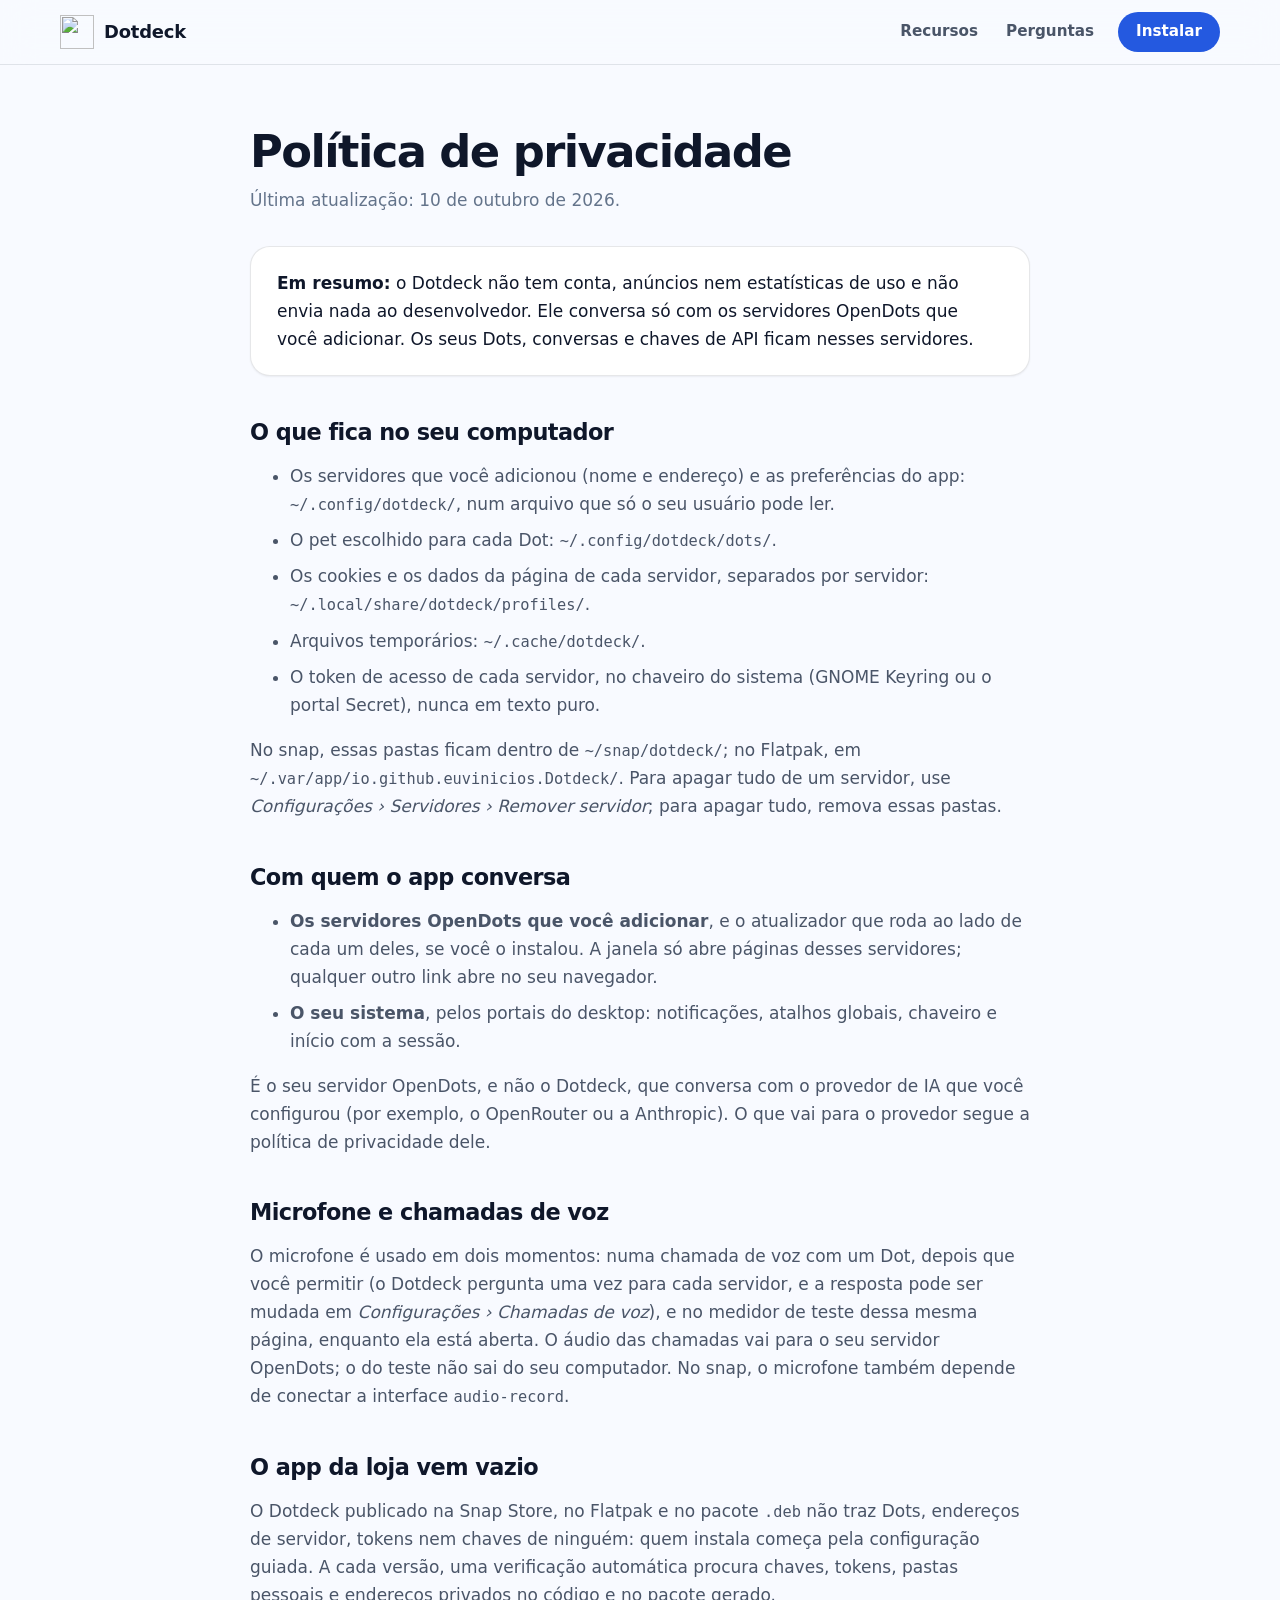
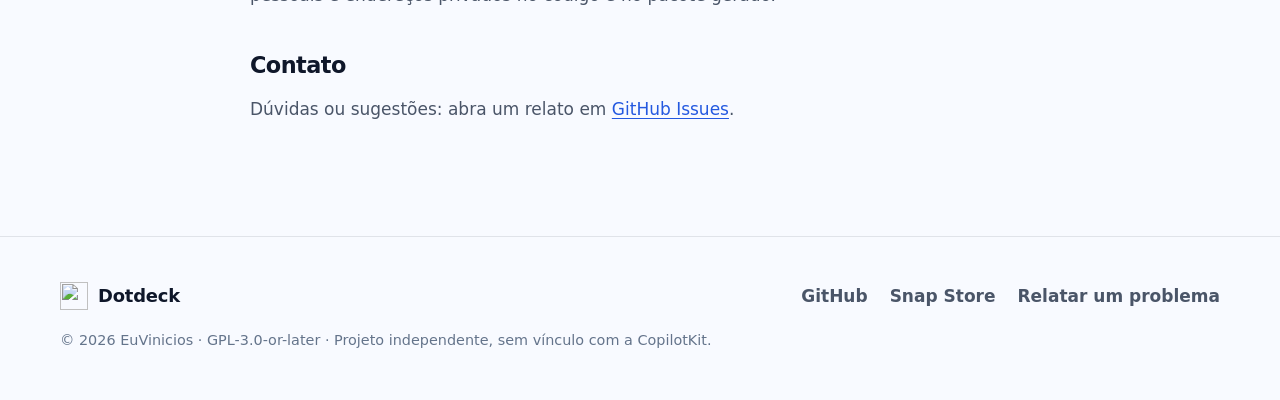
==== website/privacidade.html @ c9f199fd "feat(site): site oficial do Dotdeck no GitHub Pages website/ (index.html, privacidade.html, assets/s" ====
<!doctype html>
<html lang="pt-BR">
<head>
  <meta charset="utf-8">
  <meta name="viewport" content="width=device-width, initial-scale=1">
  <title>Privacidade · Dotdeck</title>
  <meta name="description" content="Como o Dotdeck trata os seus dados: sem conta, sem anúncios, sem estatísticas de uso e sem nada dos outros no app da loja.">
  <meta name="color-scheme" content="light dark">
  <meta name="theme-color" content="#f8faff" media="(prefers-color-scheme: light)">
  <meta name="theme-color" content="#0a0f1d" media="(prefers-color-scheme: dark)">
  <link rel="canonical" href="https://euvinicios.github.io/Dotdeck/privacidade.html">
  <link rel="icon" href="assets/icon-64.png" type="image/png" sizes="64x64">
  <link rel="apple-touch-icon" href="assets/icon-256.png">
  <meta property="og:type" content="article">
  <meta property="og:site_name" content="Dotdeck">
  <meta property="og:locale" content="pt_BR">
  <meta property="og:url" content="https://euvinicios.github.io/Dotdeck/privacidade.html">
  <meta property="og:title" content="Privacidade · Dotdeck">
  <meta property="og:description" content="Sem conta, sem anúncios e sem estatísticas de uso. Os seus Dots e as suas chaves ficam no seu servidor.">
  <meta property="og:image" content="https://euvinicios.github.io/Dotdeck/assets/social-card.png">
  <meta name="twitter:card" content="summary_large_image">
  <link rel="stylesheet" href="assets/style.css">
</head>
<body>
  <a class="skip" href="#conteudo">Pular para o conteúdo</a>

  <header class="topbar">
    <nav class="wrap nav" aria-label="Principal">
      <a class="brand" href="./" aria-label="Dotdeck, página inicial">
        <img src="assets/icon-64.png" alt="" width="34" height="34">
        <span>Dotdeck</span>
      </a>
      <ul class="links">
        <li><a href="./#recursos">Recursos</a></li>
        <li><a href="./#perguntas">Perguntas</a></li>
        <li><a class="button small" href="./#instalar">Instalar</a></li>
      </ul>
    </nav>
  </header>

  <main id="conteudo" class="article">
    <div class="narrow">
      <h1>Política de privacidade</h1>
      <p class="updated">Última atualização: 10 de outubro de 2026.</p>

      <div class="summary">
        <p>
          <strong>Em resumo:</strong> o Dotdeck não tem conta, anúncios nem estatísticas de uso
          e não envia nada ao desenvolvedor. Ele conversa só com os servidores OpenDots que
          você adicionar. Os seus Dots, conversas e chaves de API ficam nesses servidores.
        </p>
      </div>

      <h2>O que fica no seu computador</h2>
      <ul>
        <li>Os servidores que você adicionou (nome e endereço) e as preferências do app: <code>~/.config/dotdeck/</code>, num arquivo que só o seu usuário pode ler.</li>
        <li>O pet escolhido para cada Dot: <code>~/.config/dotdeck/dots/</code>.</li>
        <li>Os cookies e os dados da página de cada servidor, separados por servidor: <code>~/.local/share/dotdeck/profiles/</code>.</li>
        <li>Arquivos temporários: <code>~/.cache/dotdeck/</code>.</li>
        <li>O token de acesso de cada servidor, no chaveiro do sistema (GNOME Keyring ou o portal Secret), nunca em texto puro.</li>
      </ul>
      <p>
        No snap, essas pastas ficam dentro de <code>~/snap/dotdeck/</code>; no Flatpak, em
        <code>~/.var/app/io.github.euvinicios.Dotdeck/</code>. Para apagar tudo de um servidor, use
        <em>Configurações › Servidores › Remover servidor</em>; para apagar tudo, remova essas pastas.
      </p>

      <h2>Com quem o app conversa</h2>
      <ul>
        <li><strong>Os servidores OpenDots que você adicionar</strong>, e o atualizador que roda ao lado de cada um deles, se você o instalou. A janela só abre páginas desses servidores; qualquer outro link abre no seu navegador.</li>
        <li><strong>O seu sistema</strong>, pelos portais do desktop: notificações, atalhos globais, chaveiro e início com a sessão.</li>
      </ul>
      <p>
        É o seu servidor OpenDots, e não o Dotdeck, que conversa com o provedor de IA que você
        configurou (por exemplo, o OpenRouter ou a Anthropic). O que vai para o provedor segue a
        política de privacidade dele.
      </p>

      <h2>Microfone e chamadas de voz</h2>
      <p>
        O microfone é usado em dois momentos: numa chamada de voz com um Dot, depois que você
        permitir (o Dotdeck pergunta uma vez para cada servidor, e a resposta pode ser mudada em
        <em>Configurações › Chamadas de voz</em>), e no medidor de teste dessa mesma página,
        enquanto ela está aberta. O áudio das chamadas vai para o seu servidor OpenDots; o do
        teste não sai do seu computador. No snap, o microfone também depende de conectar a
        interface <code>audio-record</code>.
      </p>

      <h2>O app da loja vem vazio</h2>
      <p>
        O Dotdeck publicado na Snap Store, no Flatpak e no pacote <code>.deb</code> não traz Dots,
        endereços de servidor, tokens nem chaves de ninguém: quem instala começa pela configuração
        guiada. A cada versão, uma verificação automática procura chaves, tokens, pastas pessoais
        e endereços privados no código e no pacote gerado.
      </p>

      <h2>Contato</h2>
      <p>Dúvidas ou sugestões: abra um relato em <a href="https://github.com/EuVinicios/Dotdeck/issues">GitHub Issues</a>.</p>
    </div>
  </main>

  <footer class="footer">
    <div class="wrap footer-grid">
      <a class="brand" href="./">
        <img src="assets/icon-64.png" alt="" width="28" height="28">
        <span>Dotdeck</span>
      </a>
      <nav aria-label="Rodapé">
        <a href="https://github.com/EuVinicios/Dotdeck">GitHub</a>
        <a href="https://snapcraft.io/dotdeck">Snap Store</a>
        <a href="https://github.com/EuVinicios/Dotdeck/issues">Relatar um problema</a>
      </nav>
      <p class="small">© 2026 EuVinicios · GPL-3.0-or-later · Projeto independente, sem vínculo com a CopilotKit.</p>
    </div>
  </footer>
</body>
</html>
---- website/assets/style.css ----
/* Dotdeck website: no build step, no external requests, light and dark. */

:root {
  color-scheme: light dark;

  /* The plush icon's blue and the store's navy. */
  --brand: #2459e0;
  --brand-strong: #1a46b8;
  --brand-soft: #e9f0ff;
  --brand-ink: #ffffff;
  --cyan: #38bdf8;
  --navy-1: #090d16;
  --navy-2: #0f172a;
  --navy-3: #1e1b4b;

  --bg: #f8faff;
  --surface: #ffffff;
  --surface-2: #f1f5fd;
  --text: #0f172a;
  --muted: #4a5568;
  --faint: #64748b;
  --border: rgb(15 23 42 / 10%);
  --ring: rgb(36 89 224 / 22%);
  --shadow-sm: 0 1px 2px rgb(15 23 42 / 6%);
  --shadow: 0 1px 2px rgb(15 23 42 / 6%), 0 18px 40px -12px rgb(30 50 120 / 22%);
  --shot-shadow: 0 2px 6px rgb(2 6 23 / 12%), 0 30px 70px -20px rgb(2 6 23 / 45%);
  --radius: 20px;
  --radius-sm: 12px;

  --font: -apple-system, BlinkMacSystemFont, "Segoe UI Variable Text", "Segoe UI",
    "Adwaita Sans", "Ubuntu Sans", Cantarell, Inter, Roboto, "Noto Sans", system-ui, sans-serif;
  --mono: ui-monospace, "SF Mono", "Cascadia Mono", "Adwaita Mono", "Ubuntu Sans Mono",
    "Ubuntu Mono", "DejaVu Sans Mono", Menlo, Consolas, monospace;
}

@media (prefers-color-scheme: dark) {
  :root {
    --brand: #7ea6ff;
    --brand-strong: #a9c3ff;
    --brand-soft: #172447;
    --brand-ink: #081022;
    --bg: #0a0f1d;
    --surface: #111a2e;
    --surface-2: #0d1526;
    --text: #edf2fc;
    --muted: #b3bed3;
    --faint: #93a0b8;
    --border: rgb(255 255 255 / 9%);
    --ring: rgb(126 166 255 / 30%);
    --shadow-sm: 0 1px 2px rgb(0 0 0 / 30%);
    --shadow: 0 1px 2px rgb(0 0 0 / 30%), 0 18px 40px -12px rgb(0 0 0 / 55%);
    --shot-shadow: 0 2px 6px rgb(0 0 0 / 30%), 0 30px 70px -20px rgb(0 0 0 / 70%);
  }
}

*, *::before, *::after { box-sizing: border-box; }

html { scroll-behavior: smooth; scroll-padding-top: 84px; -webkit-text-size-adjust: 100%; }

body {
  margin: 0;
  background: var(--bg);
  color: var(--text);
  font: 400 1.0625rem/1.65 var(--font);
  -webkit-font-smoothing: antialiased;
  text-rendering: optimizeLegibility;
  overflow-x: hidden;
}

img { max-width: 100%; height: auto; display: block; }

a { color: var(--brand); text-decoration-thickness: 1px; text-underline-offset: 3px; }
a:hover { color: var(--brand-strong); }

code, pre, kbd { font-family: var(--mono); font-size: 0.9em; }
kbd {
  padding: 1px 6px; border-radius: 6px; border: 1px solid var(--border);
  background: var(--surface-2); box-shadow: inset 0 -1px 0 var(--border); white-space: nowrap;
}

:focus-visible { outline: 3px solid var(--brand); outline-offset: 3px; border-radius: 6px; }

.wrap { width: min(1160px, 100% - 40px); margin-inline: auto; }
.narrow { width: min(780px, 100% - 40px); margin-inline: auto; }

.skip {
  position: absolute; left: -999px; top: 8px; z-index: 20;
  background: var(--surface); color: var(--text); padding: 10px 16px; border-radius: 10px;
  box-shadow: var(--shadow);
}
.skip:focus { left: 16px; }

.visually-hidden {
  position: absolute; width: 1px; height: 1px; overflow: hidden; clip: rect(0 0 0 0);
  white-space: nowrap;
}

/* ---------- Top bar ---------- */

.topbar {
  position: sticky; top: 0; z-index: 10;
  background: color-mix(in srgb, var(--bg) 82%, transparent);
  backdrop-filter: saturate(170%) blur(16px);
  -webkit-backdrop-filter: saturate(170%) blur(16px);
  border-bottom: 1px solid var(--border);
}

.nav { display: flex; align-items: center; justify-content: space-between; min-height: 64px; gap: 16px; }

.brand {
  display: inline-flex; align-items: center; gap: 10px; flex: none;
  color: var(--text); text-decoration: none; font-weight: 800; font-size: 1.12rem;
  letter-spacing: -0.01em;
}
.brand img { width: 34px; height: 34px; }
.brand:hover { color: var(--text); }
.footer .brand img { width: 28px; height: 28px; }

.links { display: flex; align-items: center; gap: 4px; list-style: none; margin: 0; padding: 0; }
.links a:not(.button) {
  display: inline-block; padding: 8px 12px; border-radius: 999px;
  color: var(--muted); text-decoration: none; font-weight: 600; font-size: 0.95rem;
}
.links a:not(.button):hover { color: var(--text); background: var(--surface-2); }
.links li:last-child { margin-left: 8px; }

/* ---------- Buttons ---------- */

.button {
  display: inline-flex; align-items: center; justify-content: center; gap: 10px;
  min-height: 50px; padding: 0 26px; border-radius: 999px; border: 0;
  background: var(--brand); color: var(--brand-ink); font: inherit; font-weight: 700;
  text-decoration: none; cursor: pointer;
  box-shadow: 0 8px 24px -6px color-mix(in srgb, var(--brand) 60%, transparent);
  transition: transform 160ms ease, background-color 160ms ease, box-shadow 160ms ease;
}
.button:hover { color: var(--brand-ink); background: var(--brand-strong); transform: translateY(-1px); }
.button svg { width: 20px; height: 20px; flex: none; }
.button.small { min-height: 40px; padding: 0 18px; font-size: 0.95rem; box-shadow: none; }
.button.ghost {
  background: transparent; color: var(--text); box-shadow: inset 0 0 0 1.5px var(--border);
}
.button.ghost:hover { background: var(--surface-2); color: var(--text); }

/* Buttons on the navy bands look the same in light and dark. */
.on-navy .button { background: #ffffff; color: #0b1430; box-shadow: 0 10px 30px -8px rgb(56 189 248 / 45%); }
.on-navy .button:hover { background: #e6eeff; color: #0b1430; }
.on-navy .button.ghost { background: rgb(255 255 255 / 6%); color: #ffffff; box-shadow: inset 0 0 0 1.5px rgb(255 255 255 / 22%); }
.on-navy .button.ghost:hover { background: rgb(255 255 255 / 12%); color: #ffffff; }

/* ---------- Navy bands (hero and closing call) ---------- */

.on-navy {
  --navy-text: #f8fafc;
  --navy-muted: #c3cde0;
  color: var(--navy-text);
  background:
    radial-gradient(60% 55% at 85% 12%, rgb(59 130 246 / 38%), transparent 70%),
    radial-gradient(50% 50% at 8% 92%, rgb(6 182 212 / 24%), transparent 70%),
    linear-gradient(135deg, var(--navy-1) 0%, var(--navy-2) 45%, var(--navy-3) 100%);
  position: relative;
  isolation: isolate;
}
.on-navy::before {
  /* The faint dot grid of OpenDots. */
  content: ""; position: absolute; inset: 0; z-index: -1; pointer-events: none;
  background: radial-gradient(circle, rgb(56 189 248 / 22%) 1.5px, transparent 2px) 0 0 / 30px 30px;
  -webkit-mask-image: radial-gradient(80% 70% at 70% 20%, #000 10%, transparent 75%);
  mask-image: radial-gradient(80% 70% at 70% 20%, #000 10%, transparent 75%);
}

/* ---------- Hero ---------- */

.hero { padding: 76px 0 0; text-align: center; }
.hero::after {
  /* The page colour rises behind the lower part of the screenshot. */
  content: ""; position: absolute; left: 0; right: 0; bottom: 0; height: 26%; z-index: -1;
  background: var(--bg);
}

.hero-icon {
  width: 116px; height: 116px; margin: 0 auto 22px;
  filter: drop-shadow(0 16px 28px rgb(2 6 23 / 45%));
}

.eyebrow {
  display: inline-flex; align-items: center; gap: 8px; margin: 0 0 22px;
  padding: 6px 14px 6px 10px; border-radius: 999px;
  font-size: 0.9rem; font-weight: 600; color: #dbe7ff; text-decoration: none;
  background: rgb(59 130 246 / 16%); box-shadow: inset 0 0 0 1px rgb(56 189 248 / 32%);
}
.eyebrow:hover { color: #ffffff; background: rgb(59 130 246 / 26%); }
.eyebrow .dot { width: 8px; height: 8px; border-radius: 50%; background: #4ade80; box-shadow: 0 0 0 4px rgb(74 222 128 / 20%); }

h1, h2, h3 { text-wrap: balance; }
h1 {
  font-size: clamp(2.35rem, 6vw, 4.1rem); line-height: 1.04; letter-spacing: -0.035em;
  font-weight: 800; margin: 0 auto 20px; max-width: 14ch;
}
.hero .lead {
  font-size: clamp(1.08rem, 2vw, 1.28rem); color: var(--navy-muted);
  margin: 0 auto 32px; max-width: 40em; text-wrap: pretty;
}

.actions { display: flex; flex-wrap: wrap; gap: 12px; justify-content: center; }

.facts {
  display: flex; flex-wrap: wrap; justify-content: center; gap: 8px 22px;
  list-style: none; padding: 0; margin: 26px 0 0; color: var(--navy-muted); font-size: 0.95rem;
}
.facts li { display: inline-flex; align-items: center; gap: 8px; }
.facts svg { width: 18px; height: 18px; stroke: var(--cyan); fill: none; stroke-width: 2.4; stroke-linecap: round; stroke-linejoin: round; }

.hero-shot { margin: 56px auto 0; max-width: 1120px; position: relative; }
.hero-shot::before {
  content: ""; position: absolute; inset: 8% 6% -4%; z-index: -1; border-radius: 40px;
  background: radial-gradient(closest-side, rgb(59 130 246 / 55%), transparent);
  filter: blur(40px);
}

.shot { display: block; }
.shot img {
  border-radius: 14px;
  box-shadow: var(--shot-shadow);
  outline: 1px solid rgb(127 127 127 / 18%);
  outline-offset: -1px;
  background: var(--surface);
}

/* ---------- Sections ---------- */

.section { padding: 104px 0; }
.section.tinted { background: var(--surface-2); border-block: 1px solid var(--border); }

.kicker, .split .kicker {
  display: inline-block; margin: 0 0 12px; font-size: 0.8rem; font-weight: 800;
  letter-spacing: 0.08em; text-transform: uppercase; color: var(--brand);
}
h2 { font-size: clamp(1.75rem, 3.4vw, 2.6rem); line-height: 1.12; letter-spacing: -0.025em; font-weight: 800; margin: 0 0 14px; }
h3 { font-size: 1.15rem; line-height: 1.3; letter-spacing: -0.01em; margin: 0 0 8px; }
.section-head { text-align: center; max-width: 760px; margin: 0 auto 52px; }
.section-lead { color: var(--muted); font-size: 1.15rem; margin: 0; text-wrap: pretty; }

.grid { display: grid; grid-template-columns: repeat(3, minmax(0, 1fr)); gap: 20px; }

.card {
  background: var(--surface); border: 1px solid var(--border); border-radius: var(--radius);
  padding: 28px; box-shadow: var(--shadow-sm);
}
.card p { margin: 0; color: var(--muted); }
.card p + p { margin-top: 12px; }

.glyph {
  width: 48px; height: 48px; padding: 11px; margin-bottom: 18px; border-radius: 14px;
  background: var(--brand-soft); stroke: var(--brand); fill: none;
  stroke-width: 2; stroke-linecap: round; stroke-linejoin: round;
}

.split { display: grid; grid-template-columns: minmax(0, 5fr) minmax(0, 7fr); gap: 64px; align-items: center; }
.split.reverse { grid-template-columns: minmax(0, 7fr) minmax(0, 5fr); }
.split.reverse .split-text { order: 2; }
.split p { color: var(--muted); }
.split-text > h2 + p { font-size: 1.1rem; }

.checks { list-style: none; padding: 0; margin: 24px 0; display: grid; gap: 12px; }
.checks li { position: relative; padding-left: 32px; color: var(--text); }
.checks li::before {
  content: ""; position: absolute; left: 0; top: 0.28em; width: 20px; height: 20px; border-radius: 50%;
  background: var(--brand) url("data:image/svg+xml,%3Csvg xmlns='http://www.w3.org/2000/svg' viewBox='0 0 24 24' fill='none' stroke='white' stroke-width='3.2' stroke-linecap='round' stroke-linejoin='round'%3E%3Cpath d='M6 12.5l4 4 8-9'/%3E%3C/svg%3E") center / 13px no-repeat;
}
@media (prefers-color-scheme: dark) {
  .checks li::before {
    background-image: url("data:image/svg+xml,%3Csvg xmlns='http://www.w3.org/2000/svg' viewBox='0 0 24 24' fill='none' stroke='%23081022' stroke-width='3.2' stroke-linecap='round' stroke-linejoin='round'%3E%3Cpath d='M6 12.5l4 4 8-9'/%3E%3C/svg%3E");
  }
}

.note { font-size: 0.95rem; color: var(--faint); }

/* ---------- Pets ---------- */

.pets {
  display: grid; grid-template-columns: repeat(6, minmax(0, 1fr)); gap: 14px;
  list-style: none; padding: 0; margin: 56px 0 0;
}
.pets li {
  display: grid; justify-items: center; gap: 2px; padding: 16px 8px 14px;
  background: var(--surface); border: 1px solid var(--border); border-radius: 18px;
  text-align: center; box-shadow: var(--shadow-sm);
  transition: transform 180ms ease, box-shadow 180ms ease;
}
.pets li:hover { transform: translateY(-3px); box-shadow: var(--shadow); }
.pets img { width: 76px; height: 76px; margin-bottom: 6px; }
.pets strong { font-size: 0.98rem; }
.pets span { font-size: 0.82rem; color: var(--faint); }

/* ---------- Model chip (the sidebar footer) ---------- */

.chip {
  display: inline-flex; align-items: center; gap: 10px; margin: 4px 0 0;
  padding: 8px 14px; border-radius: 12px; font-size: 0.95rem; font-weight: 600;
  background: var(--surface); border: 1px solid var(--border); box-shadow: var(--shadow-sm);
}
.chip svg { width: 18px; height: 18px; stroke: var(--brand); fill: none; stroke-width: 2; stroke-linecap: round; stroke-linejoin: round; }

/* ---------- Privacy ---------- */

.privacy .card { position: relative; overflow: hidden; }
.privacy .card::after {
  content: ""; position: absolute; right: -40px; top: -40px; width: 140px; height: 140px;
  border-radius: 50%; background: radial-gradient(closest-side, var(--ring), transparent);
}
.more { margin: 36px 0 0; text-align: center; font-weight: 700; }
.more a { text-decoration: none; }
.more a:hover { text-decoration: underline; }

/* ---------- Install ---------- */

.steps {
  list-style: none; padding: 0; margin: 0 auto; max-width: 880px;
  display: grid; gap: 16px; counter-reset: step;
}
.steps > li {
  counter-increment: step;
  display: grid; grid-template-columns: 44px minmax(0, 1fr); column-gap: 22px; align-items: start;
}
.steps > li > * { grid-column: 2; }
.steps > li::before {
  content: counter(step); grid-column: 1; grid-row: 1 / span 20;
  display: grid; place-items: center; width: 44px; height: 44px;
  border-radius: 50%; font-weight: 800; font-size: 1.1rem; color: var(--brand-ink); background: var(--brand);
  box-shadow: 0 6px 18px -6px color-mix(in srgb, var(--brand) 70%, transparent);
}
.steps h3 { margin-top: 8px; }
.steps p { margin: 0 0 14px; color: var(--muted); }
.steps p:last-child { margin-bottom: 0; }
.nobr { white-space: nowrap; }

.store-button {
  display: inline-flex; align-items: center; gap: 12px; margin: 2px 0 16px; padding: 10px 20px 10px 14px;
  justify-self: start;
  border-radius: 14px; text-decoration: none; color: #ffffff; background: #0b1220;
  box-shadow: inset 0 0 0 1px rgb(255 255 255 / 14%), 0 8px 22px -10px rgb(2 6 23 / 70%);
  transition: transform 160ms ease;
}
.store-button:hover { color: #ffffff; transform: translateY(-1px); }
.store-button svg { width: 30px; height: 30px; flex: none; }
.store-button small { display: block; font-size: 0.75rem; line-height: 1.2; color: #c3cde0; font-weight: 500; }
.store-button strong { display: block; font-size: 1.05rem; line-height: 1.25; }
@media (prefers-color-scheme: dark) {
  .store-button { background: #ffffff; color: #0b1220; box-shadow: 0 8px 22px -10px rgb(0 0 0 / 70%); }
  .store-button:hover { color: #0b1220; }
  .store-button small { color: #475569; }
}

.command { position: relative; margin: 0 0 12px; }
.command pre {
  margin: 0; padding: 12px 14px; border-radius: 12px;
  white-space: pre-wrap; overflow-wrap: anywhere;
  background: var(--surface-2); border: 1px solid var(--border); color: var(--text);
}
.has-copy pre { padding-right: 104px; }
.copy {
  position: absolute; top: 50%; right: 8px; transform: translateY(-50%);
  min-height: 32px; padding: 0 12px; border-radius: 8px; border: 1px solid var(--border);
  background: var(--surface); color: var(--text); font: inherit; font-size: 0.82rem; font-weight: 700;
  cursor: pointer;
}
.copy:hover { background: var(--brand-soft); color: var(--brand-strong); }
.copy { display: inline-flex; align-items: center; gap: 6px; }
.copy svg { width: 15px; height: 15px; fill: none; stroke: currentColor; stroke-width: 2; stroke-linecap: round; stroke-linejoin: round; }
.copy[hidden] { display: none; }

.other-ways {
  display: flex; flex-wrap: wrap; align-items: center; justify-content: center; gap: 8px 28px;
  margin: 40px 0 0; color: var(--muted); text-align: center;
}
.other-ways a { font-weight: 700; }

.tag {
  display: inline-block; font-size: 0.72rem; font-weight: 800; letter-spacing: 0.05em; text-transform: uppercase;
  color: var(--brand-strong); background: var(--brand-soft); padding: 2px 9px; border-radius: 999px;
  vertical-align: middle;
}

/* ---------- FAQ ---------- */

details {
  background: var(--surface); border: 1px solid var(--border); border-radius: 16px;
  padding: 0 22px; margin-top: 12px; box-shadow: var(--shadow-sm);
}
details[open] { box-shadow: var(--shadow); }
summary {
  cursor: pointer; font-weight: 700; padding: 18px 0; list-style: none;
  display: flex; justify-content: space-between; align-items: center; gap: 16px;
}
summary::-webkit-details-marker { display: none; }
summary::after {
  content: ""; flex: none; width: 22px; height: 22px; border-radius: 50%;
  background: var(--brand-soft) url("data:image/svg+xml,%3Csvg xmlns='http://www.w3.org/2000/svg' viewBox='0 0 24 24' fill='none' stroke='%232459e0' stroke-width='3' stroke-linecap='round'%3E%3Cpath d='M12 6v12M6 12h12'/%3E%3C/svg%3E") center / 12px no-repeat;
  transition: transform 180ms ease;
}
details[open] summary::after { transform: rotate(45deg); }
@media (prefers-color-scheme: dark) {
  summary::after {
    background-image: url("data:image/svg+xml,%3Csvg xmlns='http://www.w3.org/2000/svg' viewBox='0 0 24 24' fill='none' stroke='%237ea6ff' stroke-width='3' stroke-linecap='round'%3E%3Cpath d='M12 6v12M6 12h12'/%3E%3C/svg%3E");
  }
}
details p { color: var(--muted); margin: 0 0 18px; }

/* ---------- Closing call ---------- */

.closing { padding: 96px 0; text-align: center; }
.closing img { width: 96px; height: 96px; margin: 0 auto 20px; filter: drop-shadow(0 14px 24px rgb(2 6 23 / 45%)); }
.closing h2 { color: var(--navy-text); margin-bottom: 12px; }
.closing p { color: var(--navy-muted); margin: 0 auto 30px; max-width: 34em; font-size: 1.12rem; }

/* ---------- Footer ---------- */

.footer { padding: 44px 0 48px; border-top: 1px solid var(--border); background: var(--bg); }
.footer-grid { display: flex; flex-wrap: wrap; align-items: center; justify-content: space-between; gap: 18px 32px; }
.footer nav { display: flex; flex-wrap: wrap; gap: 8px 22px; }
.footer nav a { color: var(--muted); text-decoration: none; font-weight: 600; }
.footer nav a:hover { color: var(--text); }
.footer .small { width: 100%; color: var(--faint); margin: 0; font-size: 0.9rem; }

/* ---------- Article pages (privacy) ---------- */

.article { padding: 64px 0 96px; }
.article h1 { font-size: clamp(2rem, 4.4vw, 2.8rem); max-width: none; margin-bottom: 10px; }
.article .updated { color: var(--faint); margin: 0 0 32px; }
.article h2 { font-size: 1.4rem; margin: 44px 0 12px; }
.article p, .article li { color: var(--muted); }
.article li + li { margin-top: 8px; }
.article code { overflow-wrap: anywhere; }
.article .summary {
  background: var(--surface); border: 1px solid var(--border); border-radius: var(--radius);
  padding: 22px 26px; box-shadow: var(--shadow-sm); margin: 0 0 8px;
}
.article .summary p { margin: 0; color: var(--text); }

/* ---------- Smaller screens ---------- */

@media (max-width: 980px) {
  .links li:not(:last-child) { display: none; }
  .split, .split.reverse { grid-template-columns: 1fr; gap: 40px; }
  .split.reverse .split-text { order: 0; }
  .grid { grid-template-columns: repeat(2, minmax(0, 1fr)); }
  .pets { grid-template-columns: repeat(4, minmax(0, 1fr)); }
  .section { padding: 80px 0; }
}

@media (max-width: 640px) {
  body { font-size: 1rem; }
  .wrap, .narrow { width: calc(100% - 32px); }
  .hero { padding-top: 48px; }
  .hero-icon { width: 92px; height: 92px; }
  .hero::after { height: 18%; }
  .hero-shot { margin-top: 40px; }
  /* On phones the whole window would be too small to read: show its sidebar at full size. */
  .hero-shot img { width: 100%; height: 440px; object-fit: none; object-position: left top; }
  .actions .button { width: 100%; }
  .grid { grid-template-columns: 1fr; }
  .steps > li { grid-template-columns: 36px minmax(0, 1fr); column-gap: 14px; }
  .steps > li::before { width: 36px; height: 36px; font-size: 1rem; }
  .steps h3 { margin-top: 4px; }
  .command pre { font-size: 0.82rem; }
  .has-copy pre { padding-right: 52px; }
  .copy { padding: 0 9px; }
  .copy span { position: absolute; width: 1px; height: 1px; overflow: hidden; clip: rect(0 0 0 0); }
  .pets { grid-template-columns: repeat(3, minmax(0, 1fr)); gap: 10px; }
  .pets img { width: 64px; height: 64px; }
  .section { padding: 64px 0; }
  .section-head { margin-bottom: 36px; }
  .card { padding: 22px; }
  .shot img { border-radius: 10px; }
  details { padding: 0 16px; }
  .closing { padding: 72px 0; }
}

@media (max-width: 380px) {
  .brand span { font-size: 1rem; }
  .links .button.small { padding: 0 14px; }
  .pets { grid-template-columns: repeat(2, minmax(0, 1fr)); }
}

@media (prefers-reduced-motion: reduce) {
  html { scroll-behavior: auto; }
  .button, .store-button, .pets li, summary::after { transition: none; }
}
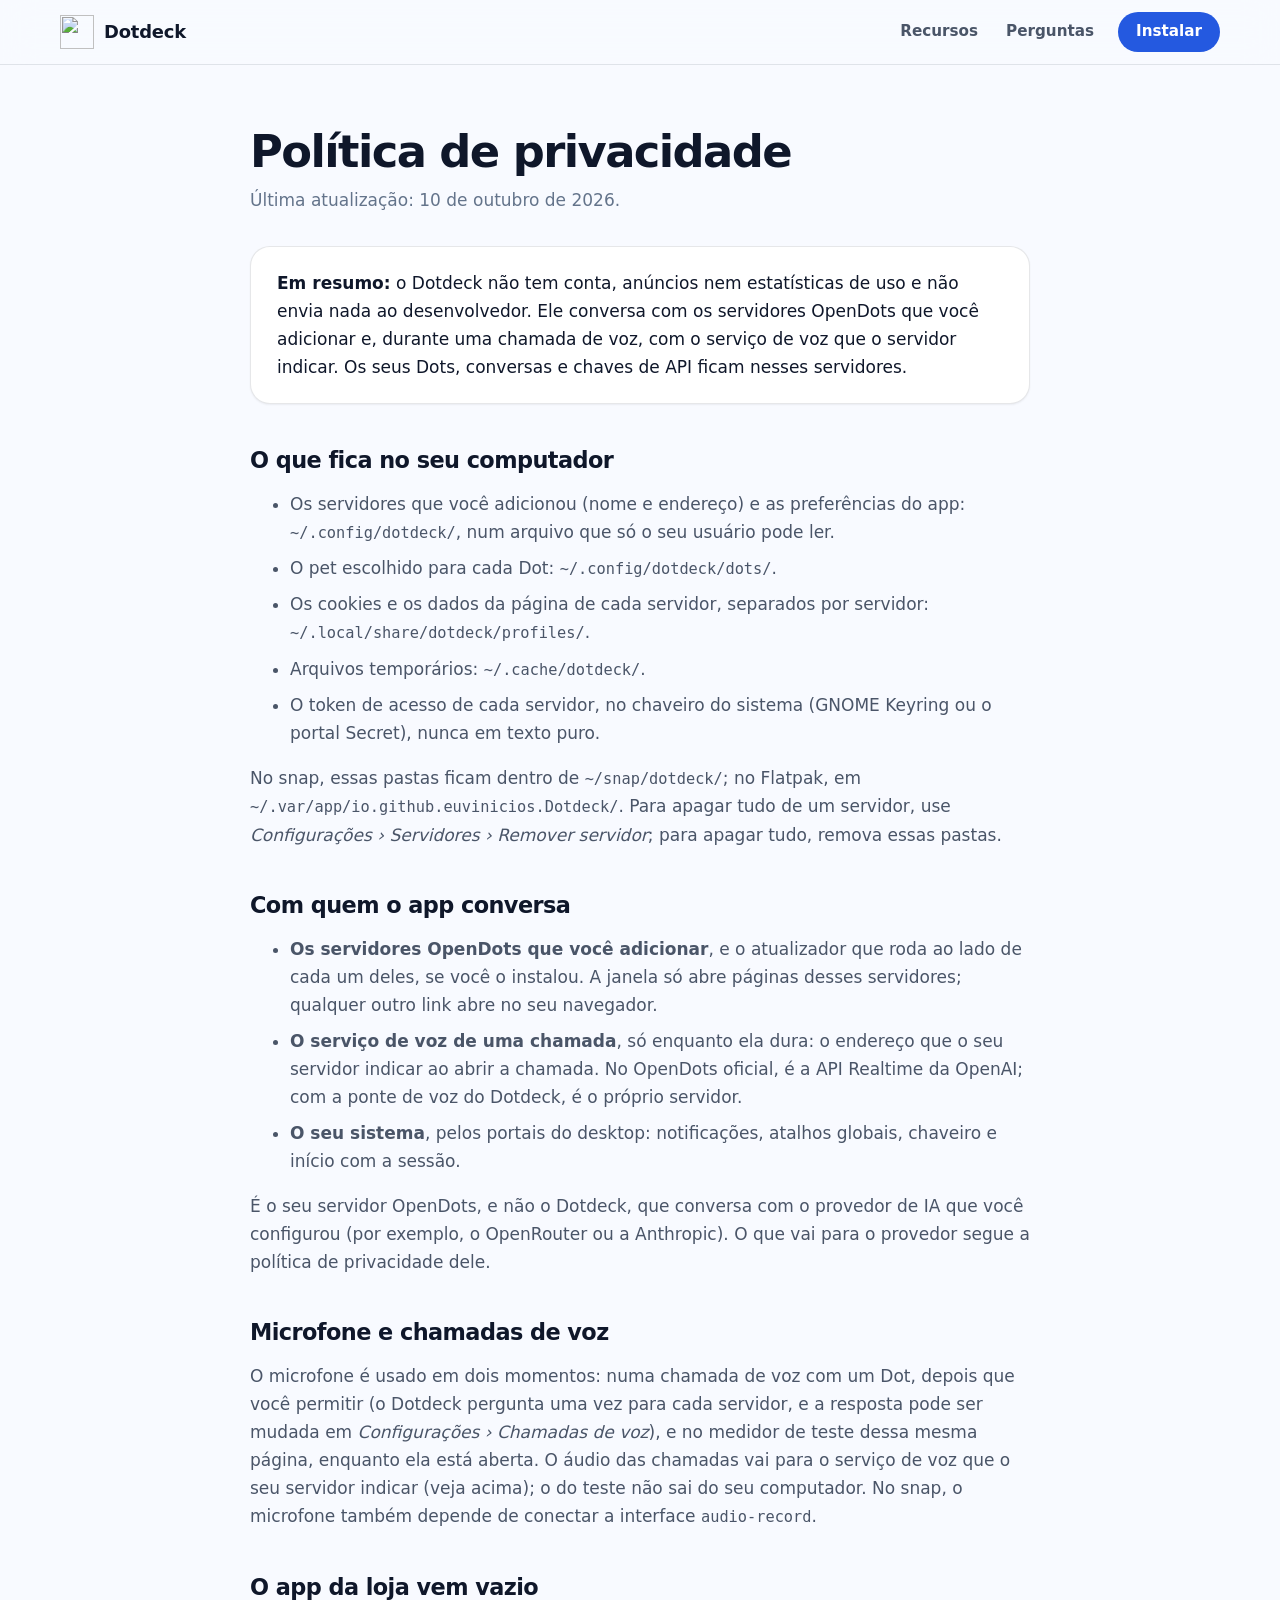
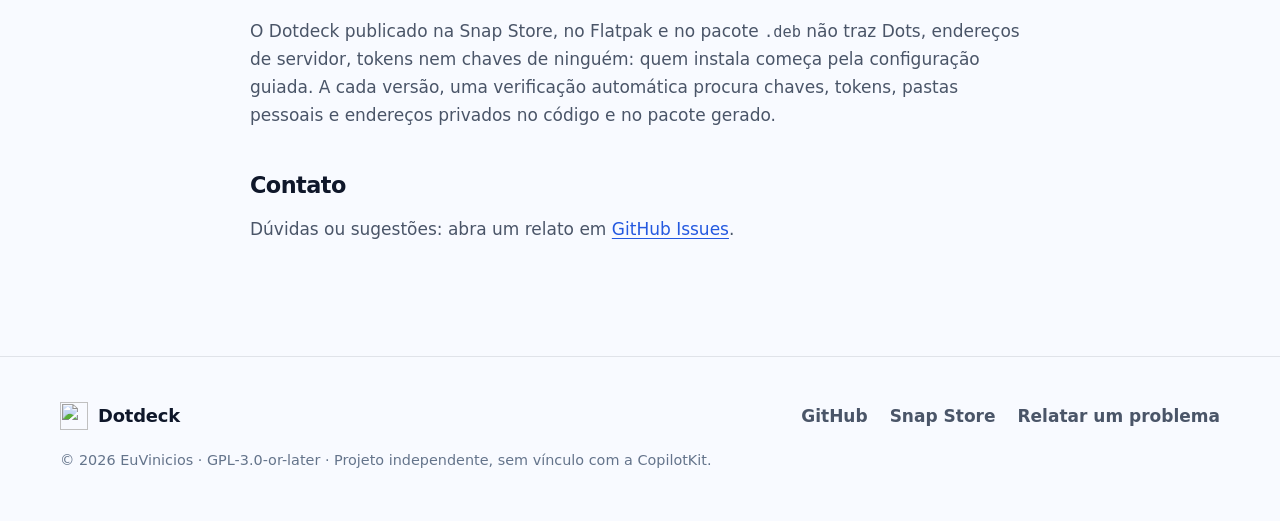
==== commit 0632b09d: "fix(site): só o que funciona para quem instala, e o áudio da chamada dito certo Revisão do site cont" ====
--- a/website/privacidade.html
+++ b/website/privacidade.html
@@ -46,8 +46,9 @@
       <div class="summary">
         <p>
           <strong>Em resumo:</strong> o Dotdeck não tem conta, anúncios nem estatísticas de uso
-          e não envia nada ao desenvolvedor. Ele conversa só com os servidores OpenDots que
-          você adicionar. Os seus Dots, conversas e chaves de API ficam nesses servidores.
+          e não envia nada ao desenvolvedor. Ele conversa com os servidores OpenDots que você
+          adicionar e, durante uma chamada de voz, com o serviço de voz que o servidor indicar.
+          Os seus Dots, conversas e chaves de API ficam nesses servidores.
         </p>
       </div>
 
@@ -68,6 +69,7 @@
       <h2>Com quem o app conversa</h2>
       <ul>
         <li><strong>Os servidores OpenDots que você adicionar</strong>, e o atualizador que roda ao lado de cada um deles, se você o instalou. A janela só abre páginas desses servidores; qualquer outro link abre no seu navegador.</li>
+        <li><strong>O serviço de voz de uma chamada</strong>, só enquanto ela dura: o endereço que o seu servidor indicar ao abrir a chamada. No OpenDots oficial, é a API Realtime da OpenAI; com a ponte de voz do Dotdeck, é o próprio servidor.</li>
         <li><strong>O seu sistema</strong>, pelos portais do desktop: notificações, atalhos globais, chaveiro e início com a sessão.</li>
       </ul>
       <p>
@@ -81,8 +83,8 @@
         O microfone é usado em dois momentos: numa chamada de voz com um Dot, depois que você
         permitir (o Dotdeck pergunta uma vez para cada servidor, e a resposta pode ser mudada em
         <em>Configurações › Chamadas de voz</em>), e no medidor de teste dessa mesma página,
-        enquanto ela está aberta. O áudio das chamadas vai para o seu servidor OpenDots; o do
-        teste não sai do seu computador. No snap, o microfone também depende de conectar a
+        enquanto ela está aberta. O áudio das chamadas vai para o serviço de voz que o seu
+        servidor indicar (veja acima); o do teste não sai do seu computador. No snap, o microfone também depende de conectar a
         interface <code>audio-record</code>.
       </p>
 
